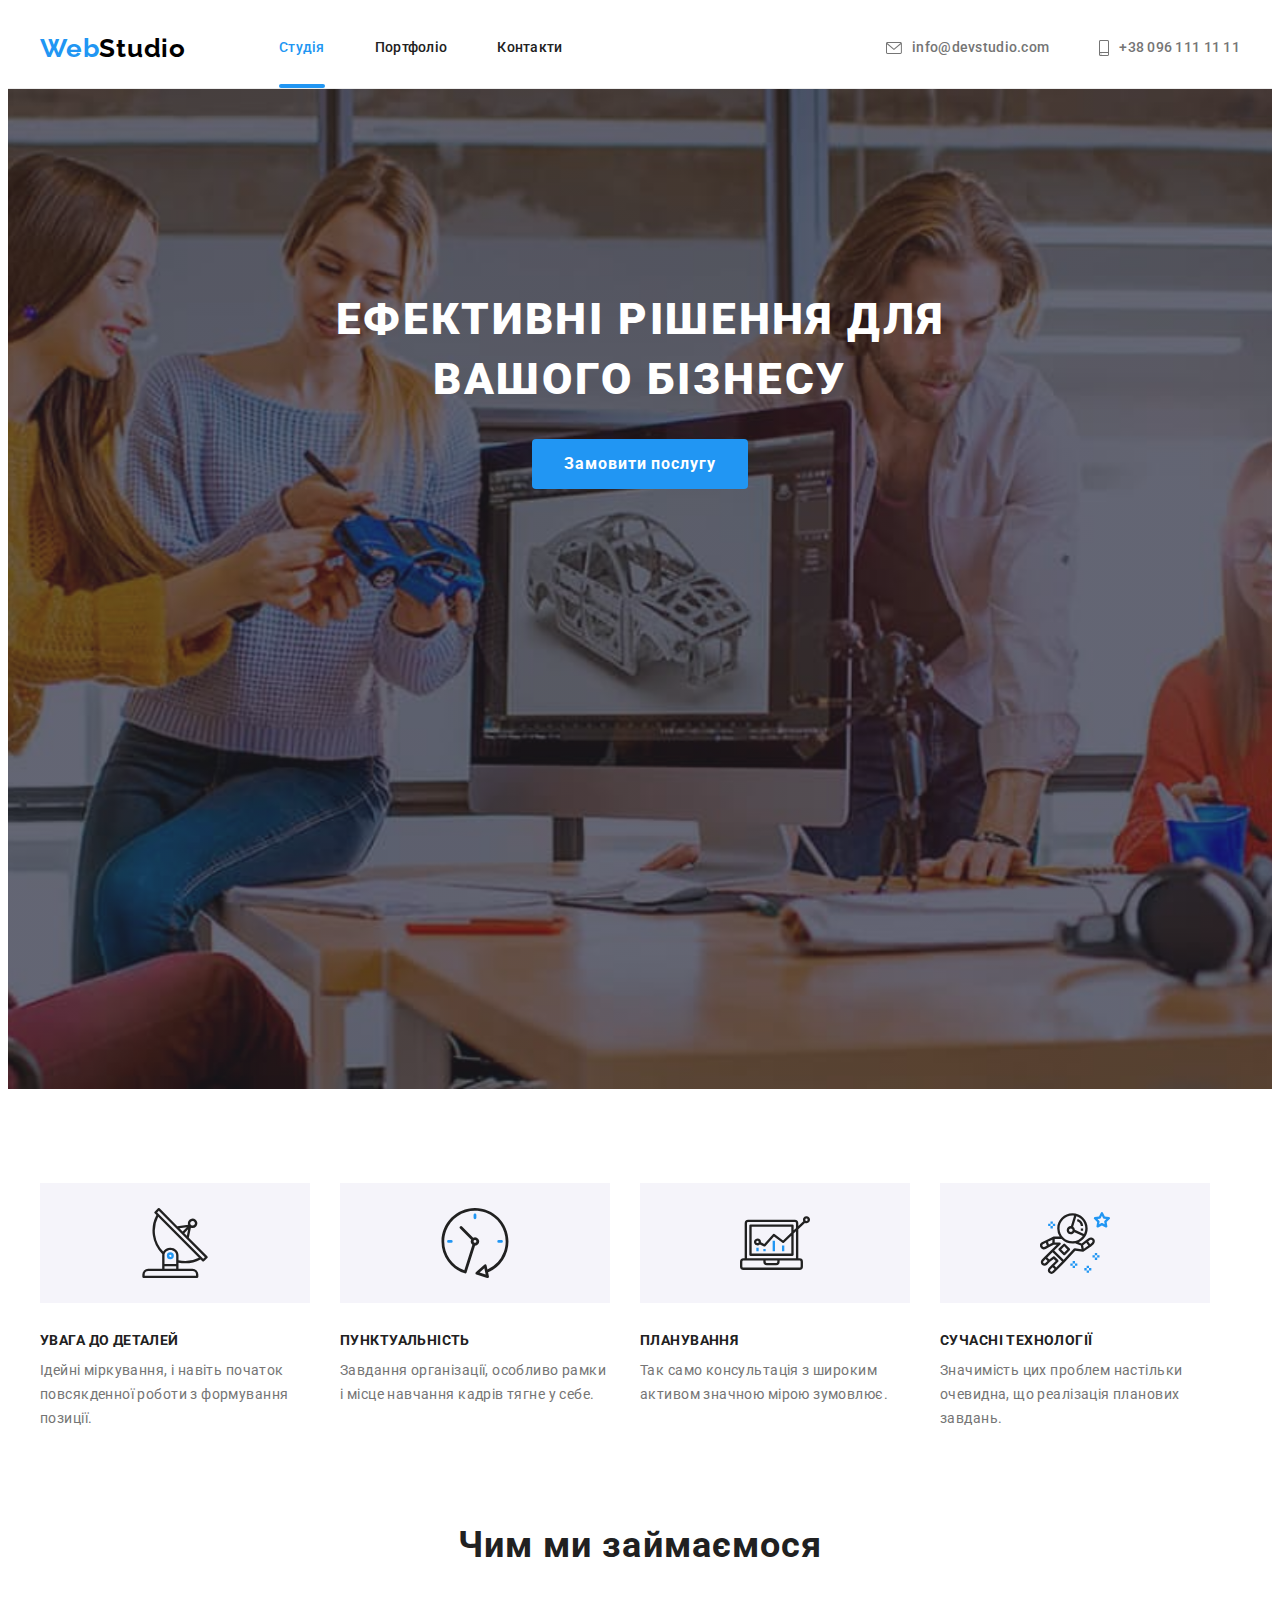
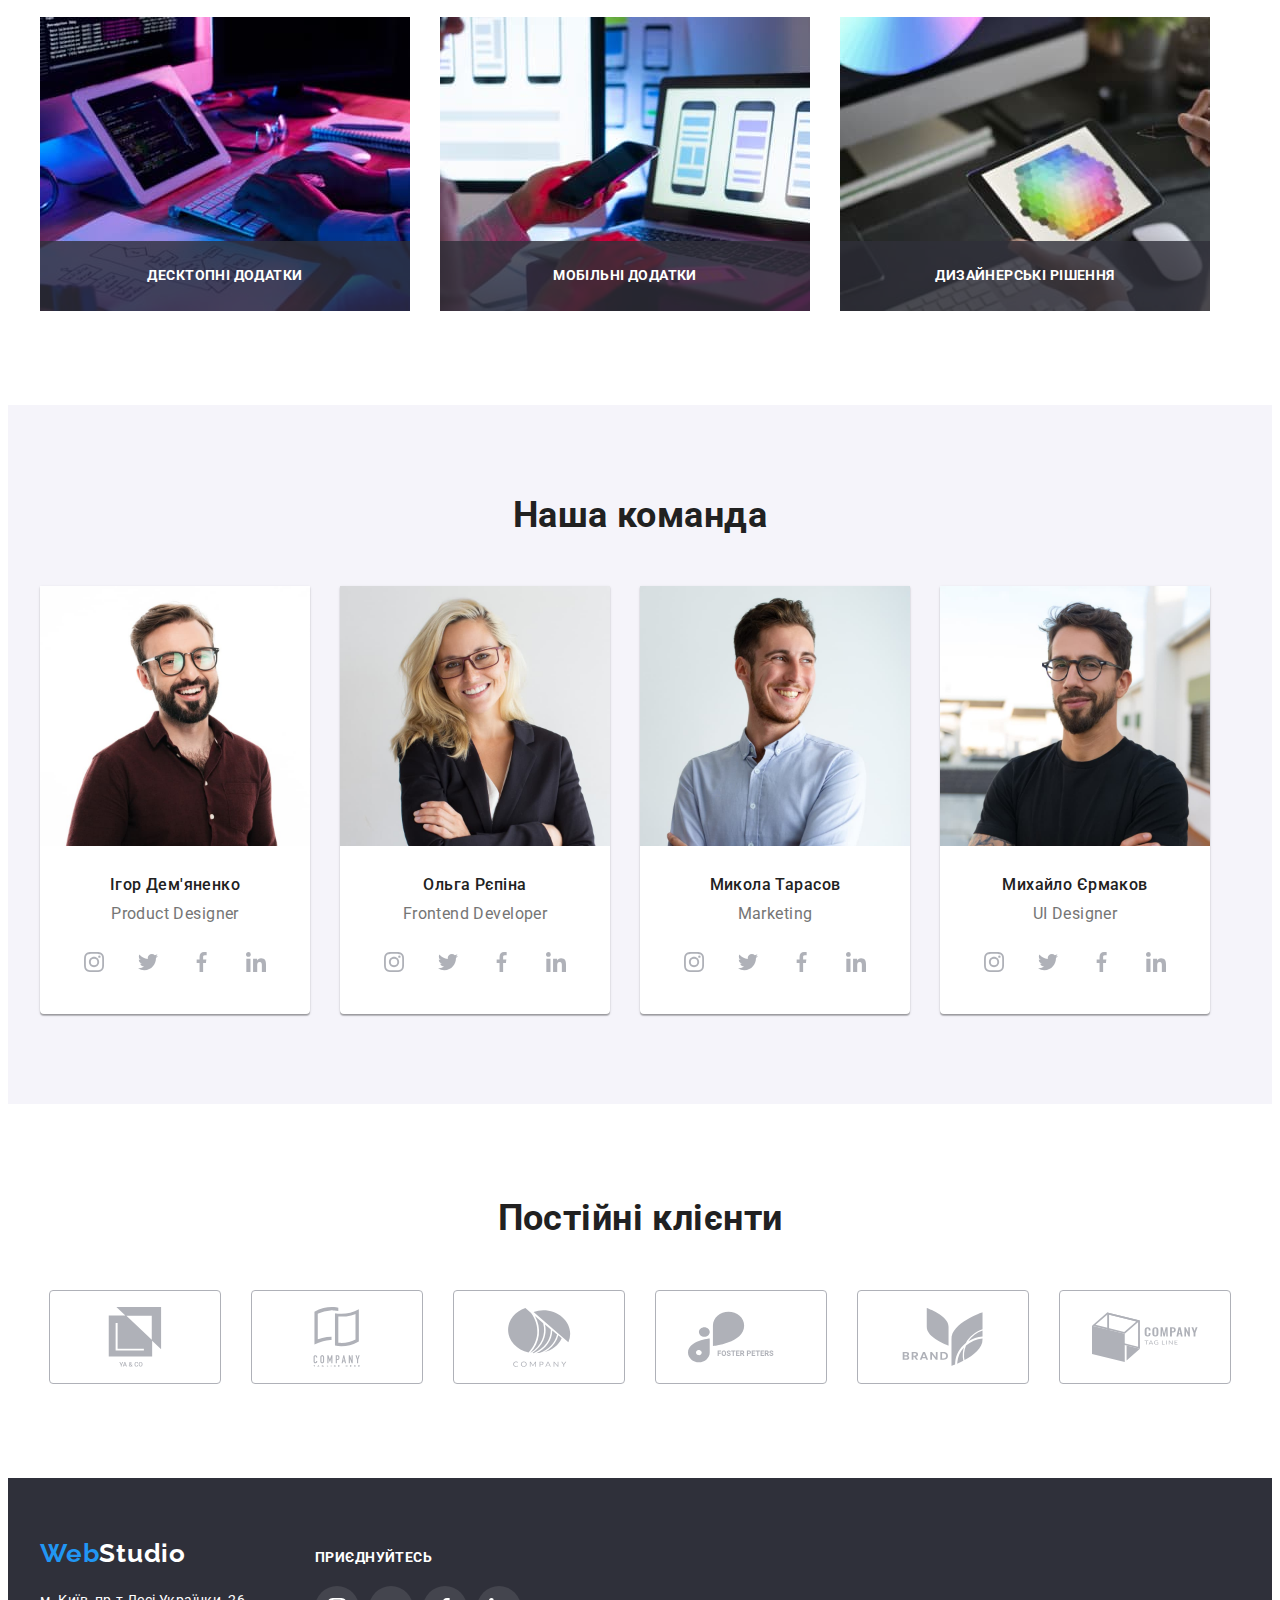
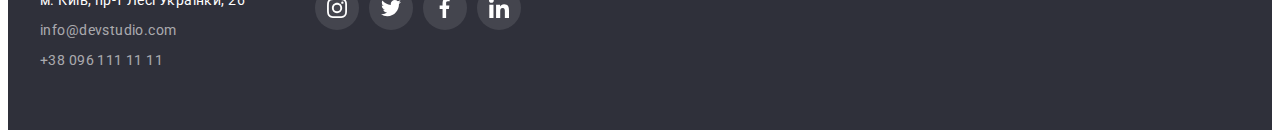
==== index.html @ 153c1227 "new start" ====
<!DOCTYPE html>
<html lang="uk">
  <head>
    <meta charset="UTF-8" />
    <meta http-equiv="X-UA-Compatible" content="IE=edge" />
    <meta name="viewport" content="width=device-width, initial-scale=1.0" />
    <title>Студія</title>
    <link
      rel="stylesheet"
      href="https://cdnjs.cloudflare.com/ajax/libs/modern-normalize/1.1.0/modern-normalize.min.css"
      integrity="sha512-wpPYUAdjBVSE4KJnH1VR1HeZfpl1ub8YT/NKx4PuQ5NmX2tKuGu6U/JRp5y+Y8XG2tV+wKQpNHVUX03MfMFn9Q=="
      crossorigin="anonymous"
      referrerpolicy="no-referrer"
    />
    <link rel="preconnect" href="https://fonts.googleapis.com" />
    <link rel="preconnect" href="https://fonts.gstatic.com" crossorigin />
    <link
      href="https://fonts.googleapis.com/css2?family=Raleway:wght@700&family=Roboto:wght@400;500;700;900&display=swap"
      rel="stylesheet"
    />
    <link rel="stylesheet" href="./css/styles.css" />
  </head>
  <body>
    <header class="header">
      <div class="container header-block">
        <nav class="header-navigation">
          <a href="./index.html" class="logo">Web<span class="header-logo-text">Studio</span></a>
          <ul class="header-navigation-list list">
            <li class="header-navigation-item">
              <a href="./index.html" class="header-navigation-link current">Студія</a>
            </li>
            <li class="header-navigation-item">
              <a href="./portfolio.html" class="header-navigation-link">Портфоліо</a>
            </li>
            <li class="header-navigation-item">
              <a href="" class="header-navigation-link">Контакти</a>
            </li>
          </ul>
        </nav>
        <ul class="header-contact-list list">
          <li class="header-contact-item">
            <a href="mailto:info@devstudio.com" class="header-contact-link">
              <svg class="contact-icon" width="16" height="12">
                <use href="./images/symbol-defs.svg#icon-mail"></use>
              </svg>
              info@devstudio.com</a
            >
          </li>
          <li class="header-contact-item">
            <a href="tel:+380961111111" class="header-contact-link">
              <svg class="contact-icon" width="10" height="16">
                <use href="./images/symbol-defs.svg#icon-smartphone"></use>
              </svg>

              +38 096 111 11 11</a
            >
          </li>
        </ul>
      </div>
    </header>
    <main>
      <section class="hero">
        <div class="container">
          <h1 class="hero-title">Ефективні рішення для вашого бізнесу</h1>
          <button type="button" class="button-hero button" data-modal-open>Замовити послугу</button>
        </div>
      </section>

      <section class="section feature">
        <div class="container">
          <h2 class="visually-hidden">Наші переваги</h2>
          <ul class="feature-list list">
            <li class="feature-list-item">
              <div class="feature-image">
                <svg class="feature-icon" width="70" height="70">
                  <use href="./images/symbol-defs.svg#icon-antenna"></use>
                </svg>
              </div>
              <h3 class="feature-list-title">Увага до деталей</h3>
              <p class="feature-list-text">
                Ідейні міркування, і навіть початок повсякденної роботи з формування позиції.
              </p>
            </li>
            <li class="feature-list-item">
              <div class="feature-image">
                <svg class="feature-icon" width="70" height="70">
                  <use href="./images/symbol-defs.svg#icon-clock"></use>
                </svg>
              </div>
              <h3 class="feature-list-title">Пунктуальність</h3>
              <p class="feature-list-text">
                Завдання організації, особливо рамки і місце навчання кадрів тягне у себе.
              </p>
            </li>
            <li class="feature-list-item">
              <div class="feature-image">
                <svg class="feature-icon" width="70" height="70">
                  <use href="./images/symbol-defs.svg#icon-diagram"></use>
                </svg>
              </div>
              <h3 class="feature-list-title">Планування</h3>
              <p class="feature-list-text">
                Так само консультація з широким активом значною мірою зумовлює.
              </p>
            </li>
            <li class="feature-list-item">
              <div class="feature-image">
                <svg class="feature-icon" width="70" height="70">
                  <use href="./images/symbol-defs.svg#icon-astronaut"></use>
                </svg>
              </div>
              <h3 class="feature-list-title">Сучасні технології</h3>
              <p class="feature-list-text">
                Значимість цих проблем настільки очевидна, що реалізація планових завдань.
              </p>
            </li>
          </ul>
        </div>
      </section>
      <section class="work">
        <div class="container">
          <h2 class="work-title">Чим ми займаємося</h2>
          <ul class="work-list list">
            <li class="item">
              <div class="work-img-block">
                <img src="./images/coding.jpg" alt="Людина, яка пише код" width="370" />
                <p class="work-inform-block">Десктопні додатки</p>
              </div>
            </li>
            <li class="item">
              <div class="work-img-block">
                <img src="./images/mobile_dev.jpg" alt="Мобільній розробник" width="370" />
                <p class="work-inform-block">Мобільні додатки</p>
              </div>
            </li>
            <li class="item">
              <div class="work-img-block">
                <img src="./images/gradient_on_tablet.jpg" alt="Градієнт на планшеті" width="370" />
                <p class="work-inform-block">Дизайнерські рішення</p>
              </div>
            </li>
          </ul>
        </div>
      </section>
      <section class="section our-team">
        <div class="container">
          <h2 class="our-team-title">Наша команда</h2>
          <ul class="our-team-list list">
            <li class="item card">
              <img src="./images/demianenko.jpg" alt="фото Ігора Дем'яненко" width="270" />
              <div class="our-team-discr">
                <h3 class="teammate-name">Ігор Дем'яненко</h3>
                <p lang="en" class="teammate-profession">Product Designer</p>
                <ul class="team-social list">
                  <li class="social-item">
                    <a href="" class="social-link">
                      <svg class="social-icon" width="20" height="20">
                        <use href="./images/symbol-defs.svg#icon-instagram"></use>
                      </svg>
                    </a>
                  </li>
                  <li class="social-item">
                    <a href="" class="social-link">
                      <svg class="social-icon" width="20" height="20">
                        <use href="./images/symbol-defs.svg#icon-twitter"></use>
                      </svg>
                    </a>
                  </li>
                  <li class="social-item">
                    <a href="" class="social-link">
                      <svg class="social-icon" width="20" height="20">
                        <use href="./images/symbol-defs.svg#icon-facebook"></use>
                      </svg>
                    </a>
                  </li>
                  <li class="social-item">
                    <a href="" class="social-link">
                      <svg class="social-icon" width="20" height="20">
                        <use href="./images/symbol-defs.svg#icon-linkedin"></use>
                      </svg>
                    </a>
                  </li>
                </ul>
              </div>
            </li>
            <li class="item card">
              <img src="./images/repina.jpg" alt="фото Ольги Рєпіної" width="270" />
              <div class="our-team-discr">
                <h3 class="teammate-name">Ольга Рєпіна</h3>
                <p lang="en" class="teammate-profession">Frontend Developer</p>
                <ul class="team-social list">
                  <li class="social-item">
                    <a href="" class="social-link">
                      <svg class="social-icon" width="20" height="20">
                        <use href="./images/symbol-defs.svg#icon-instagram"></use>
                      </svg>
                    </a>
                  </li>
                  <li class="social-item">
                    <a href="" class="social-link">
                      <svg class="social-icon" width="20" height="20">
                        <use href="./images/symbol-defs.svg#icon-twitter"></use>
                      </svg>
                    </a>
                  </li>
                  <li class="social-item">
                    <a href="" class="social-link">
                      <svg class="social-icon" width="20" height="20">
                        <use href="./images/symbol-defs.svg#icon-facebook"></use>
                      </svg>
                    </a>
                  </li>
                  <li class="social-item">
                    <a href="" class="social-link">
                      <svg class="social-icon" width="20" height="20">
                        <use href="./images/symbol-defs.svg#icon-linkedin"></use>
                      </svg>
                    </a>
                  </li>
                </ul>
              </div>
            </li>
            <li class="item card">
              <img src="./images/tarasov.jpg" alt="фото Миколи Тарасова" width="270" />
              <div class="our-team-discr">
                <h3 class="teammate-name">Микола Тарасов</h3>
                <p lang="en" class="teammate-profession">Marketing</p>
                <ul class="team-social list">
                  <li class="social-item">
                    <a href="" class="social-link">
                      <svg class="social-icon" width="20" height="20">
                        <use href="./images/symbol-defs.svg#icon-instagram"></use>
                      </svg>
                    </a>
                  </li>
                  <li class="social-item">
                    <a href="" class="social-link">
                      <svg class="social-icon" width="20" height="20">
                        <use href="./images/symbol-defs.svg#icon-twitter"></use>
                      </svg>
                    </a>
                  </li>
                  <li class="social-item">
                    <a href="" class="social-link">
                      <svg class="social-icon" width="20" height="20">
                        <use href="./images/symbol-defs.svg#icon-facebook"></use>
                      </svg>
                    </a>
                  </li>
                  <li class="social-item">
                    <a href="" class="social-link">
                      <svg class="social-icon" width="20" height="20">
                        <use href="./images/symbol-defs.svg#icon-linkedin"></use>
                      </svg>
                    </a>
                  </li>
                </ul>
              </div>
            </li>
            <li class="item card">
              <img src="./images/ermakov.jpg" alt="фото Михайла Єрмакова" width="270" />
              <div class="our-team-discr">
                <h3 class="teammate-name">Михайло Єрмаков</h3>
                <p lang="en" class="teammate-profession">UI Designer</p>
                <ul class="team-social list">
                  <li class="social-item">
                    <a href="" class="social-link">
                      <svg class="social-icon" width="20" height="20">
                        <use href="./images/symbol-defs.svg#icon-instagram"></use>
                      </svg>
                    </a>
                  </li>
                  <li class="social-item">
                    <a href="" class="social-link">
                      <svg class="social-icon" width="20" height="20">
                        <use href="./images/symbol-defs.svg#icon-twitter"></use>
                      </svg>
                    </a>
                  </li>
                  <li class="social-item">
                    <a href="" class="social-link">
                      <svg class="social-icon" width="20" height="20">
                        <use href="./images/symbol-defs.svg#icon-facebook"></use>
                      </svg>
                    </a>
                  </li>
                  <li class="social-item">
                    <a href="" class="social-link">
                      <svg class="social-icon" width="20" height="20">
                        <use href="./images/symbol-defs.svg#icon-linkedin"></use>
                      </svg>
                    </a>
                  </li>
                </ul>
              </div>
            </li>
          </ul>
        </div>
      </section>
      <section class="our-clients section">
        <div class="container">
          <h2 class="our-clients-title">Постійні клієнти</h2>
          <ul class="our-clients-list list">
            <li>
              <a href="" class="our-clients-link">
                <svg class="our-clients-icon" width="106" height="60">
                  <use href="./images/symbol-defs.svg#icon-yaco"></use>
                </svg>
              </a>
            </li>
            <li>
              <a href="" class="our-clients-link">
                <svg class="our-clients-icon" width="106" height="60">
                  <use href="./images/symbol-defs.svg#icon-tagline-2"></use>
                </svg>
              </a>
            </li>
            <li>
              <a href="" class="our-clients-link">
                <svg class="our-clients-icon" width="106" height="60">
                  <use href="./images/symbol-defs.svg#icon-company"></use>
                </svg>
              </a>
            </li>
            <li>
              <a href="" class="our-clients-link">
                <svg class="our-clients-icon" width="106" height="60">
                  <use href="./images/symbol-defs.svg#icon-foster-peters"></use>
                </svg>
              </a>
            </li>
            <li>
              <a href="" class="our-clients-link">
                <svg class="our-clients-icon" width="106" height="60">
                  <use href="./images/symbol-defs.svg#icon-rand"></use>
                </svg>
              </a>
            </li>
            <li>
              <a href="" class="our-clients-link">
                <svg class="our-clients-icon" width="106" height="60">
                  <use href="./images/symbol-defs.svg#icon-tag-line"></use>
                </svg>
              </a>
            </li>
          </ul>
        </div>
      </section>
    </main>
    <footer class="footer">
      <div class="container footer-thumb">
        <div class="adress-thumb">
          <a href="./index.html" class="logo">Web<span class="footer-logo-text">Studio</span></a>
          <address class="footer-adress">
            <ul class="footer-adress-list list">
              <li class="item">
                <a
                  href="https://goo.gl/maps/KbacDpf7Sf644kYd8"
                  class="footer-adress-map"
                  target="_blank"
                  rel="noreferrer noopener"
                  >м. Київ, пр-т Лесі Українки, 26</a
                >
              </li>
              <li class="item">
                <a href="mailto:info@devstudio.com" class="footer-adress-mail"
                  >info@devstudio.com</a
                >
              </li>
              <li class="item">
                <a href="tel:+380961111111" class="footer-adress-tel">+38 096 111 11 11</a>
              </li>
            </ul>
          </address>
        </div>
        <div class="join-thumb">
          <h2 class="footer-join-tittle">приєднуйтесь</h2>
          <ul class="footer-social-list list">
            <li class="footer-social-item">
              <a href="" class="footer-social-link">
                <svg class="footer-social-icon" width="20" height="20">
                  <use href="./images/symbol-defs.svg#icon-instagram"></use>
                </svg>
              </a>
            </li>
            <li class="footer-social-item">
              <a href="" class="footer-social-link">
                <svg class="footer-social-icon" width="20" height="20">
                  <use href="./images/symbol-defs.svg#icon-twitter"></use>
                </svg>
              </a>
            </li>
            <li class="footer-social-item">
              <a href="" class="footer-social-link">
                <svg class="footer-social-icon" width="20" height="20">
                  <use href="./images/symbol-defs.svg#icon-facebook"></use>
                </svg>
              </a>
            </li>
            <li class="footer-social-item">
              <a href="" class="footer-social-link">
                <svg class="footer-social-icon" width="20" height="20">
                  <use href="./images/symbol-defs.svg#icon-linkedin"></use>
                </svg>
              </a>
            </li>
          </ul>
        </div>
      </div>
    </footer>

    <div class="backdrop is-hidden" data-modal>
      <div class="modal">
        <button class="modal-btn" data-modal-close>
          <svg
            width="11"
            height="11"
            viewBox="0 0 11 11"
            fill="none"
            xmlns="http://www.w3.org/2000/svg"
          >
            <path
              d="M11 1.10786L9.89214 0L5.5 4.39214L1.10786 0L0 1.10786L4.39214 5.5L0 9.89214L1.10786 11L5.5 6.60786L9.89214 11L11 9.89214L6.60786 5.5L11 1.10786Z"
              fill="black"
            />
          </svg>
        </button>
      </div>
    </div>
    <script src="./js/modal.js"></script>
  </body>
</html>
---- css/styles.css ----
:root {
  --primary-text-color: #757575; /* цвет вторичного текста */
  --title-text-color: #212121; /* вторичнй цвет бренда  (и текста) */
  --accent-color: #2196f3; /* основной цвет бренда */
  --black-color: #000000; /* Черный цвет на сайте */
  --bgd-color: #2f303a; /* цвет фона */
  --white-color: #ffffff; /* белый цвет на сайте */
  --transparent-white-color: rgba(255, 255, 255, 0.6); /* цвет текста в футере (с прозрачностью */
  --team-bgd-color: #f5f4fa; /* цвет фона на секциях */
  --border-color-cards: #eeeeee; /* Цвет рамок карточек*/
  --border-color-main: #ececec; /* цвет основных рамок */
  --active-button-background: #188ce8; /* цвет активности главной кнопки */
  --primary-icon-color: #afb1b8; /* Цвет контуров иконок */

  --transition-timing: 250ms;
  --cubic: cubic-bezier(0.4, 0, 0.2, 1);
}

h1,
h2,
h3,
h4,
h5,
h6,
p {
  margin: 0;
}

ul {
  margin: 0;
  padding: 0;
}

img {
  max-width: 100%;
  height: auto;
  display: block;
}

.container {
  width: 1200px;
  margin-left: auto;
  margin-right: auto;
  padding-left: 15px;
  padding-right: 15px;
  /*   outline: 2px solid tomato; */
}

.section {
  padding-top: 94px;
  padding-bottom: 94px;
}

.list {
  list-style-type: none;
}

body {
  background-color: var(--white-color);
  color: var(--primary-text-color);
  font-family: Roboto, sans-serif;
  font-size: 14px;
  letter-spacing: 0.03em;
}
a {
  text-decoration: none;
}

.button {
  font-family: Roboto, sans-serif;
  cursor: pointer;
}
.button-hero {
  background-color: var(--accent-color);
  color: var(--white-color);
  font-weight: 700;
  font-size: 16px;
  line-height: 1.87;
  letter-spacing: 0.06em;

  display: block;
  margin-left: auto;
  margin-right: auto;
  min-width: 216px;
  padding: 10px 32px;
  max-height: 50px;
  border: none;
  border-radius: 4px;
}
.button-secondary {
  background-color: var(--team-bgd-color);
  color: var(--title-text-color);
  font-weight: 500;
  font-size: 16px;
  line-height: 1.62;
  letter-spacing: 0.03em;

  padding: 6px 22px;
  max-height: 38px;
  border: transparent;
  border-radius: 4px;
}

.visually-hidden {
  position: absolute;
  width: 1px;
  height: 1px;
  margin: -1px;
  border: 0;
  padding: 0;
  white-space: nowrap;
  clip-path: inset(100%);
  clip: rect(0 0 0 0);
  overflow: hidden;
}

.header-navigation-link,
.header-contact-link,
.footer-adress-mail,
.footer-adress-tel,
.footer-adress-map {
  transition: color var(--transition-timing) var(--cubic);
}

.button-hero {
  transition: background-color var(--transition-timing) var(--cubic);
}

.social-link,
.footer-social-link {
  transition: color var(--transition-timing) var(--cubic),
    background-color var(--transition-timing) var(--cubic);
}

.our-clients-link {
  transition: color var(--transition-timing) var(--cubic),
    border-color var(--transition-timing) var(--cubic);
}

.button-secondary {
  transition: color var(--transition-timing) var(--cubic),
    background-color var(--transition-timing) var(--cubic),
    box-shadow var(--transition-timing) var(--cubic);
}

.portfolio-link {
  transition: box-shadow var(--transition-timing) var(--cubic);
}

/* ----------------------HEADER----------------------- */

.header {
  border-bottom: 1px solid #ececec;
}
.header-block {
  display: flex;
}
.header-navigation {
  display: flex;
  align-items: center;
}

.logo {
  display: block;
  font-family: Raleway, normal;
  color: var(--accent-color);
  text-decoration: none;
  font-weight: 700;
  font-size: 26px;
  line-height: 1.19;
  letter-spacing: 0.03em;
}

.header-logo-text {
  color: var(--black-color);
}
.header-navigation-list {
  display: flex;
  align-items: center;
  margin-left: 93px;
}

.header-navigation-item:not(:last-child) {
  margin-right: 50px;
}

.header-navigation-link {
  color: var(--title-text-color);
  text-decoration: none;
  font-weight: 500;
  font-size: 14px;
  line-height: 1.14;
  letter-spacing: 0.02em;
  padding-top: 32px;
  padding-bottom: 32px;
  display: block;
  position: relative;
}
.current {
  color: var(--accent-color);
}

.current::after {
  position: absolute;
  content: '';
  display: block;

  left: 0;
  bottom: 0px;

  width: 100%;
  height: 4px;
  border-radius: 2px;
  background-color: var(--accent-color);
}

.header-contact-list {
  display: flex;
  align-items: center;
  margin-left: auto;
}

.header-contact-link {
  text-decoration: none;
  color: var(--primary-text-color);
  font-weight: 500;
  font-size: 14px;
  line-height: 1.14;
  letter-spacing: 0.02em;
  padding-top: 32px;
  padding-bottom: 32px;
  display: flex;
  align-items: center;
}

.contact-icon {
  margin-right: 10px;
  fill: currentColor;
}

.header-contact-item:not(:last-child) {
  margin-right: 50px;
}

.header-navigation-link:hover,
.header-navigation-link:focus,
.header-contact-link:hover,
.header-contact-link:focus {
  color: var(--accent-color);
}

.contact-icon:hover,
.contact-icon:focus {
  fill: var(--accent-color);
}

/* --------------------HERO------------------------ */
.hero {
  background-color: var(--bgd-color);
  text-align: center;
  padding: 200px 0px;

  max-width: 1600px;
  height: 600px;

  background-image: linear-gradient(rgba(47, 48, 58, 0.4), rgba(47, 48, 58, 0.4)),
    url(../images/hero-bg.jpg);
  background-repeat: no-repeat;
  background-position: center;
  background-size: cover;

  margin: 0 auto;
}

.hero-title {
  font-weight: 900;
  font-size: 44px;
  line-height: 60px;
  letter-spacing: 0.06em;
  color: var(--white-color);
  text-transform: uppercase;
  max-width: 696px;
  margin: 0 auto;
  margin-bottom: 30px;
}

.button-hero:hover,
.button-hero:focus {
  background-color: var(--active-button-background);
}

/* ---------------------FEATURES----------------------- */

.feature-list {
  display: flex;
  flex-wrap: wrap;
}

.feature-list-item {
  flex-basis: calc(100% / 4 - 30px);
  min-width: 270px;
}
.feature-list-item:not(:last-child) {
  margin-right: 30px;
}

.feature-image {
  display: flex;
  align-items: center;
  justify-content: center;
  width: 270px;
  height: 120px;
  margin-bottom: 30px;
  background-color: var(--team-bgd-color);
}

.feature-list-title {
  color: var(--title-text-color);
  font-weight: 700;
  font-size: 14px;
  line-height: 1.14;
  text-transform: uppercase;
  margin-bottom: 10px;
}

.feature-list-text {
  line-height: 1.71;
}

/* ----------------------OUR WORK---------------------------- */
.work {
  padding-bottom: 94px;
  padding-top: 0px;
}

.work-title {
  color: var(--title-text-color);
  font-weight: 700;
  font-size: 36px;
  line-height: 1.16;
  letter-spacing: 0.03em;
  text-align: center;
  margin-bottom: 50px;
}

.work-list {
  display: flex;
  flex-wrap: wrap;
}

.work-list > .item {
  flex-basis: calc(100% / 3 -30px);
}

.work-list > .item:not(:last-child) {
  margin-right: 30px;
}

.work-img-block {
  position: relative;
}

.work-inform-block {
  position: absolute;
  display: flex;
  align-items: center;
  justify-content: center;

  bottom: 0;
  left: 0;
  height: 70px;
  width: 100%;

  background-color: rgba(47, 48, 58, 0.8);
  color: var(--white-color);
  font-weight: 700;
  font-size: 14px;
  line-height: 1.14;
  letter-spacing: 0.03em;
  text-transform: uppercase;
}

/* -----------------------------OUR TEAM---------------------------------- */

.our-team {
  background-color: var(--team-bgd-color);
  padding: 90px 0px;
}

.our-team-title {
  color: var(--title-text-color);
  font-weight: 700;
  font-size: 36px;
  line-height: 1.16;
  margin-bottom: 50px;
  text-align: center;
}

.our-team-list {
  display: flex;
  flex-wrap: wrap;
}
.card {
  background: var(--white-color);
  box-shadow: 0px 1px 3px rgba(0, 0, 0, 0.12), 0px 1px 1px rgba(0, 0, 0, 0.14),
    0px 2px 1px rgba(0, 0, 0, 0.2);
  border-radius: 0px 0px 4px 4px;
}

.our-team-list > .item {
  flex-basis: calc(100% / 4-30px);
}

.our-team-list > .item:not(:last-child) {
  margin-right: 30px;
}

.our-team-discr {
  padding-top: 30px;
  padding-bottom: 30px;
}
.teammate-name {
  color: var(--title-text-color);
  font-weight: 500;
  font-size: 16px;
  line-height: 1.18;
  text-align: center;
}

.teammate-profession {
  font-size: 16px;
  line-height: 1.18;
  margin-top: 10px;
  text-align: center;
}

.team-social {
  display: flex;
  justify-content: center;
  margin-top: 16px;
  gap: 10px;
}
.social-link {
  display: flex;
  align-items: center;
  justify-content: center;
  background-color: var(--white-color);
  color: var(--primary-icon-color);
  border-radius: 50%;
  width: 44px;
  height: 44px;
}

.social-icon {
  fill: currentColor;
}

.social-link:hover,
.social-link:focus {
  background-color: var(--accent-color);
  color: var(--white-color);
}

/* ----------------------------------OUR CLIENTS------------------------ */
.our-clients {
}

.our-clients-title {
  color: var(--title-text-color);
  font-weight: 700;
  font-size: 36px;
  line-height: 1.16;
  margin-bottom: 50px;
  text-align: center;
}

.our-clients-list {
  display: flex;
  justify-content: center;
  align-items: center;
  gap: 30px;
}

.our-clients-link {
  display: flex;
  width: 170px;
  height: 92px;
  justify-content: center;
  align-items: center;
  background: #ffffff;
  color: var(--primary-icon-color);
  border: 1px solid var(--primary-icon-color);
  border-radius: 4px;
}

.our-clients-icon {
  fill: currentColor;
}

.our-clients-link:hover,
.our-clients-link:focus {
  color: var(--accent-color);
  border-color: var(--accent-color);
}

/* ----------------------------------FOOTER----------------------------- */

.footer {
  background-color: var(--bgd-color);
  padding-top: 60px;
  padding-bottom: 60px;
}

.footer-thumb {
  display: flex;
  align-items: baseline;
}

.footer .logo {
  margin-bottom: 20px;
}

.footer-logo-text {
  color: var(--white-color);
}

.footer-adress-list > .item {
  display: block;
  margin-bottom: 9px;
  margin-top: 0px;
  max-height: 21px;
  /*  outline: 4px solid blueviolet; */
}
.footer-adress-list > .item:last-child {
  margin-bottom: 0px;
}

.footer-adress-map {
  font-style: normal;
  color: var(--white-color);
  text-decoration: none;
  line-height: 1.71;
}

.footer-adress-mail,
.footer-adress-tel {
  font-style: normal;
  color: var(--transparent-white-color);
  text-decoration: none;
  line-height: 1.71;
}

.footer-adress-map:hover,
.footer-adress-map:focus,
.footer-adress-mail:hover,
.footer-adress-mail:focus,
.footer-adress-tel:hover,
.footer-adress-tel:focus {
  color: var(--accent-color);
}

.join-thumb {
  align-items: baseline;
  margin-left: 70px;
}

.footer-join-tittle {
  color: var(--white-color);
  font-weight: 700;
  font-size: 14px;
  line-height: 1.14;
  letter-spacing: 0.03em;
  text-transform: uppercase;
}

.footer-social-list {
  display: flex;
  justify-content: center;
  margin-top: 20px;
  gap: 10px;
}
.footer-social-link {
  display: flex;
  align-items: center;
  justify-content: center;
  background: rgba(255, 255, 255, 0.1);
  color: var(--white-color);

  border-radius: 50%;
  width: 44px;
  height: 44px;
}
.footer-social-icon {
  fill: currentColor;
}

.footer-social-link:hover,
.footer-social-link:focus {
  background: var(--accent-color);
}

/* ------------------------------------------------------------------------- */
/* ---------------------------------PORTFOLIO------------------------------- */
/* ------------------------------------------------------------------------- */

.portfolio {
  margin-right: auto;
  margin-left: auto;
}

.filter-list {
  display: flex;
  margin-bottom: 50px;
  justify-content: center;
}

.filter-item {
  display: block;
  margin-right: 8px;
}

.filter-item:last-child {
  margin-right: 0;
}

.button-secondary:hover,
.button-secondary:focus {
  background-color: var(--accent-color);
  color: var(--white-color);

  box-shadow: 0px 3px 1px rgba(0, 0, 0, 0.1), 0px 1px 2px rgba(0, 0, 0, 0.08),
    0px 2px 2px rgba(0, 0, 0, 0.12);
}

.portfolio-list {
  display: flex;
  flex-wrap: wrap;
}

.portfolio-list-item {
  display: inline-block;
  flex-basis: calc(100% / 3-30px);
  max-width: 370px;
  margin-right: 30px;
  margin-bottom: 30px;
}
.portfolio-list-item:nth-child(3n) {
  margin-right: 0;
}
.portfolio-list-item:nth-last-child(-n + 3) {
  margin-bottom: 0;
}

.project-discr {
  padding: 20px 24px;
  border-bottom: 1px solid var(--border-color-cards);
  border-right: 1px solid var(--border-color-cards);
  border-left: 1px solid var(--border-color-cards);
}

.portfolio-title {
  color: var(--title-text-color);
  font-weight: 700;
  font-size: 18px;
  line-height: 2;
  letter-spacing: 0.06em;
  margin-bottom: 4px;
}

.portfolio-text {
  color: var(--primary-text-color);
  font-size: 16px;
  line-height: 1.87;
}

.portfolio-link {
  display: block;
}

.portfolio-img-block {
  position: relative;
  overflow: hidden;
}

.portfolio-img-overlay {
  position: absolute;
  display: flex;
  top: 0;
  left: 0;
  padding: 63px 24px;
  align-items: center;

  background-color: rgba(33, 150, 243, 0.9);
  width: 100%;
  height: 100%;

  transform: translateY(101%);
  transition: transform var(--transition-timing) var(--cubic);
}

.portfolio-overlay-text {
  font-size: 18px;
  line-height: 1.55;
  color: var(--white-color);
}

.portfolio-link:hover,
.portfolio-link:focus {
  box-shadow: 0px 1px 1px rgba(0, 0, 0, 0.12), 0px 4px 4px rgba(0, 0, 0, 0.06),
    1px 4px 6px rgba(0, 0, 0, 0.16);
}

.portfolio-link:hover .portfolio-img-overlay {
  transform: translateY(0);
}

/* ------------------------modal-------------------------- */

.backdrop {
  position: fixed;
  top: 0;
  left: 0;
  width: 100%;
  height: 100%;
  background-color: rgba(0, 0, 0, 0.2);
  visibility: visible;
  opacity: 1;
  transition: opacity var(--transition-timing) var(--cubic),
    visibility var(--transition-timing) var(--cubic);
}

.backdrop.is-hidden {
  opacity: 0;
  pointer-events: none;
  visibility: hidden;
}
.modal {
  min-width: 528px;
  min-height: 581px;
  background-color: var(--white-color);
  position: absolute;
  top: 50%;
  left: 50%;
  padding: 17px 17px;
  transform: translate(-50%, -50%) scale(1);
  transition: transform var(--transition-timing) var(--cubic);
}

.backdrop.is-hidden .modal {
  transform: translate(-50%, -50%) scale(1.1);
}
.modal-btn {
  width: 30px;
  height: 30px;
  border-radius: 50%;
  background-color: var(--white-color);
  border: 1px solid rgba(0, 0, 0, 0.1);
  position: absolute;
  right: 8px;
  top: 8px;
  cursor: pointer;
}

.modal-btn {
  display: flex;
  align-items: center;
  justify-content: center;
}
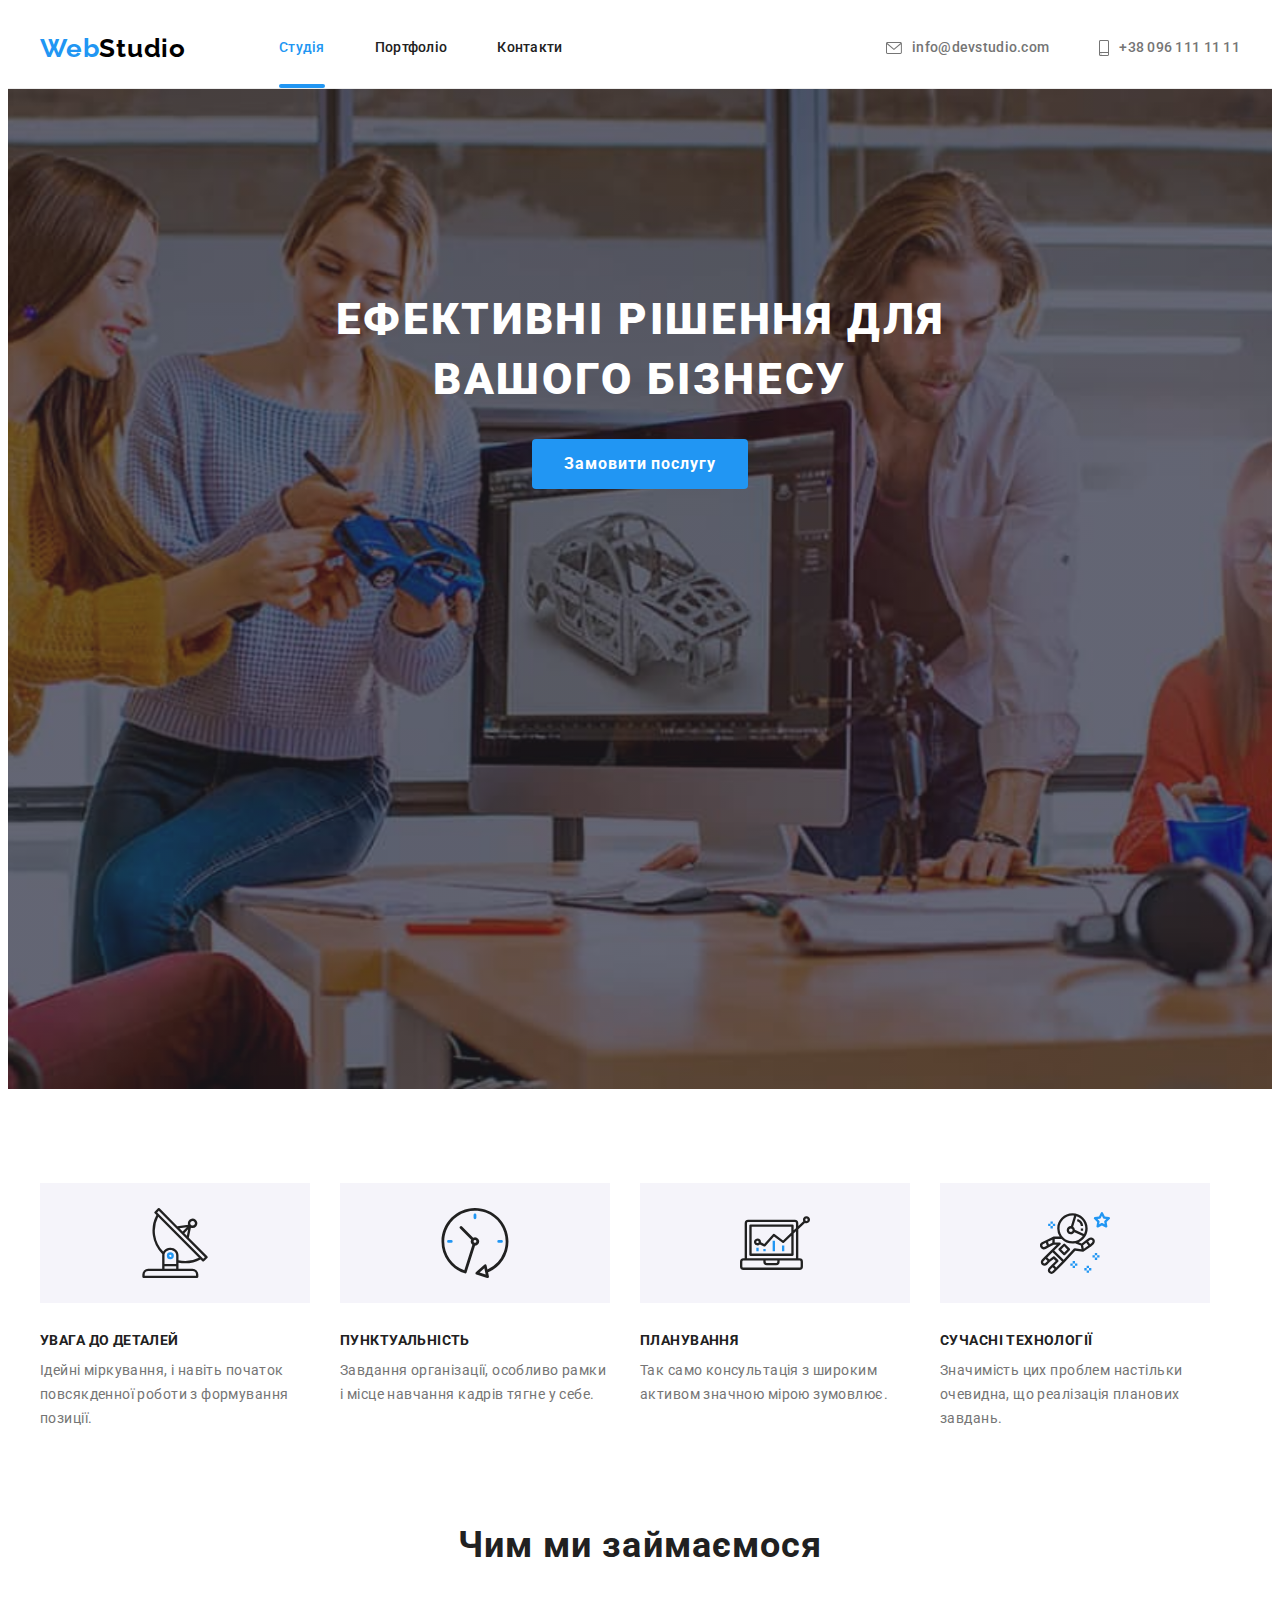
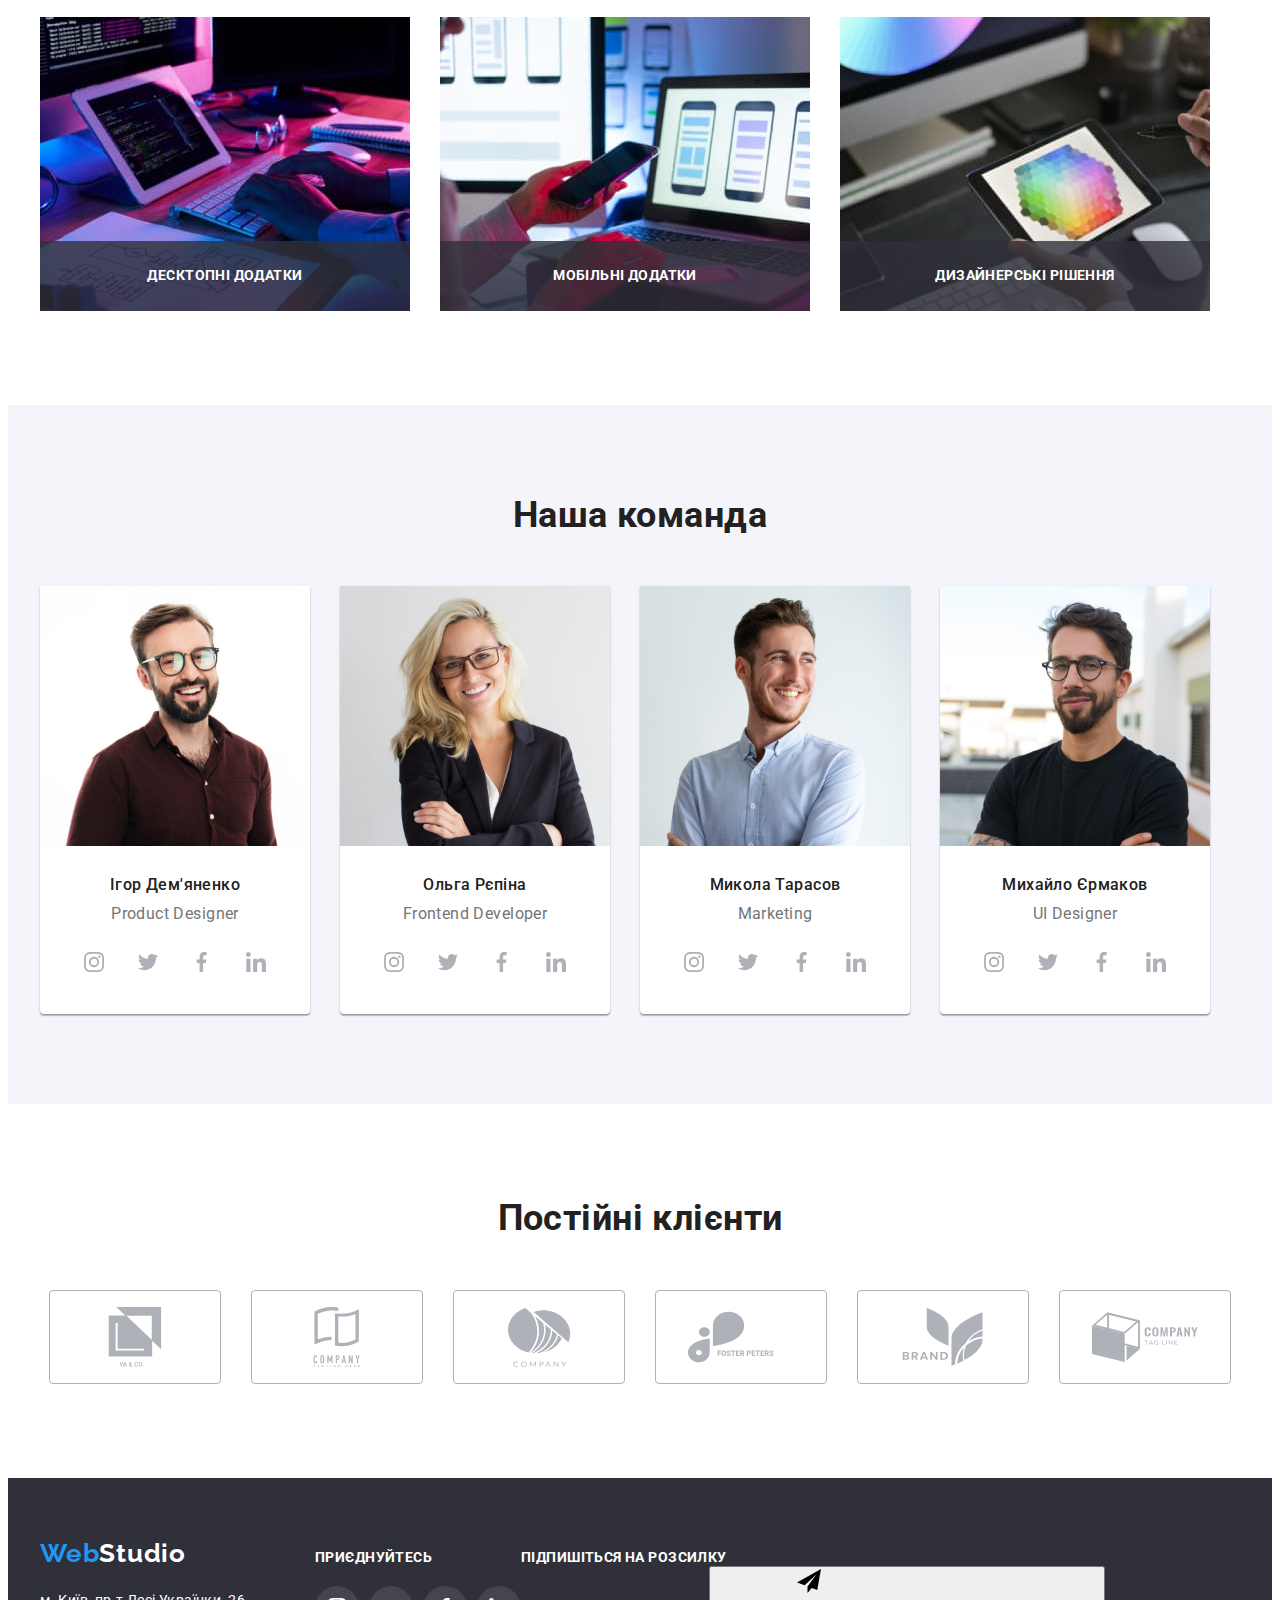
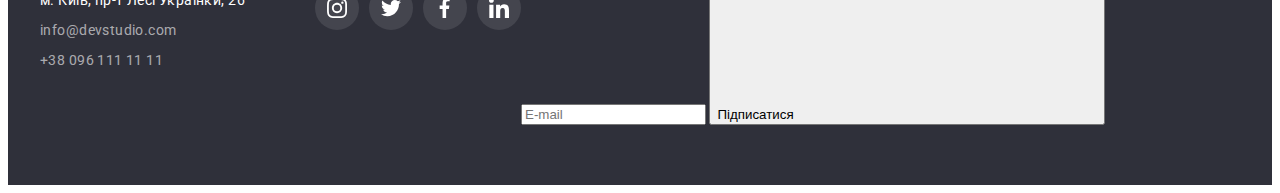
==== commit 9777cb9a: "Добавляет формы" ====
--- a/index.html
+++ b/index.html
@@ -406,25 +406,72 @@
             </li>
           </ul>
         </div>
+        <div class="join-email-thumb">
+          <h2 class="footer-join-tittle">Підпишіться на розсилку</h2>
+          <form class="mail-subscribe-form" autocomplete="off">
+            <label class="footer-mail-field">
+              <input type="email" name="email" class="footer-mail-input" placeholder="E-mail" />
+            </label>
+            <button type="submit" class="btn-mail-subscribe">
+              Підписатися
+              <svg class="send-img">
+                <use href="./images/icons.svg#icon-send" width="24" height="24"></use>
+              </svg>
+            </button>
+          </form>
+        </div>
       </div>
     </footer>
 
     <div class="backdrop is-hidden" data-modal>
       <div class="modal">
         <button class="modal-btn" data-modal-close>
-          <svg
-            width="11"
-            height="11"
-            viewBox="0 0 11 11"
-            fill="none"
-            xmlns="http://www.w3.org/2000/svg"
-          >
-            <path
-              d="M11 1.10786L9.89214 0L5.5 4.39214L1.10786 0L0 1.10786L4.39214 5.5L0 9.89214L1.10786 11L5.5 6.60786L9.89214 11L11 9.89214L6.60786 5.5L11 1.10786Z"
-              fill="black"
-            />
+          <svg class="close-modal-btn" width="11" height="11">
+            <use href="./images/icons.svg#icon-close-button"></use>
           </svg>
         </button>
+        <form class="form" autocomplete="off">
+          <h2 class="form-tittle">Залиште свої дані, ми вам передзвонимо</h2>
+
+          <label class="form-field"
+            >Ім'я<input class="form-input" type="text" name="name" required />
+
+            <svg class="join-icon" width="18" height="18">
+              <use href="./images/icons.svg#icon-form-person"></use>
+            </svg>
+          </label>
+          <label class="form-field"
+            >Телефон<input class="form-input" type="tel" name="phone-number" required />
+
+            <svg class="join-icon" width="18" height="18">
+              <use href="./images/icons.svg#icon-form-phone"></use>
+            </svg>
+          </label>
+          <label class="form-field"
+            >Пошта<input class="form-input" type="email" name="email" required />
+
+            <svg class="join-icon" width="18" height="18">
+              <use href="./images/icons.svg#icon-form-email"></use>
+            </svg>
+          </label>
+          <label class="form-field"
+            >Коментар<textarea
+              name="feedback"
+              rows="5"
+              placeholder="Введіть текст"
+              class="feedback-area"
+            ></textarea>
+          </label>
+          <label class="form-check">
+            <input type="checkbox" name="checkbox" class="checkbox" required />
+            <span class="checkbox-icon"></span>
+            <span>
+              Погоджуюся з розсилкою та приймаю
+              <a href="" class="policy"> Умови договору</a>
+            </span>
+          </label>
+          <button type="submit" class="form-submit-btn button">Відправити</button>
+        </form>
       </div>
     </div>
     <script src="./js/modal.js"></script>
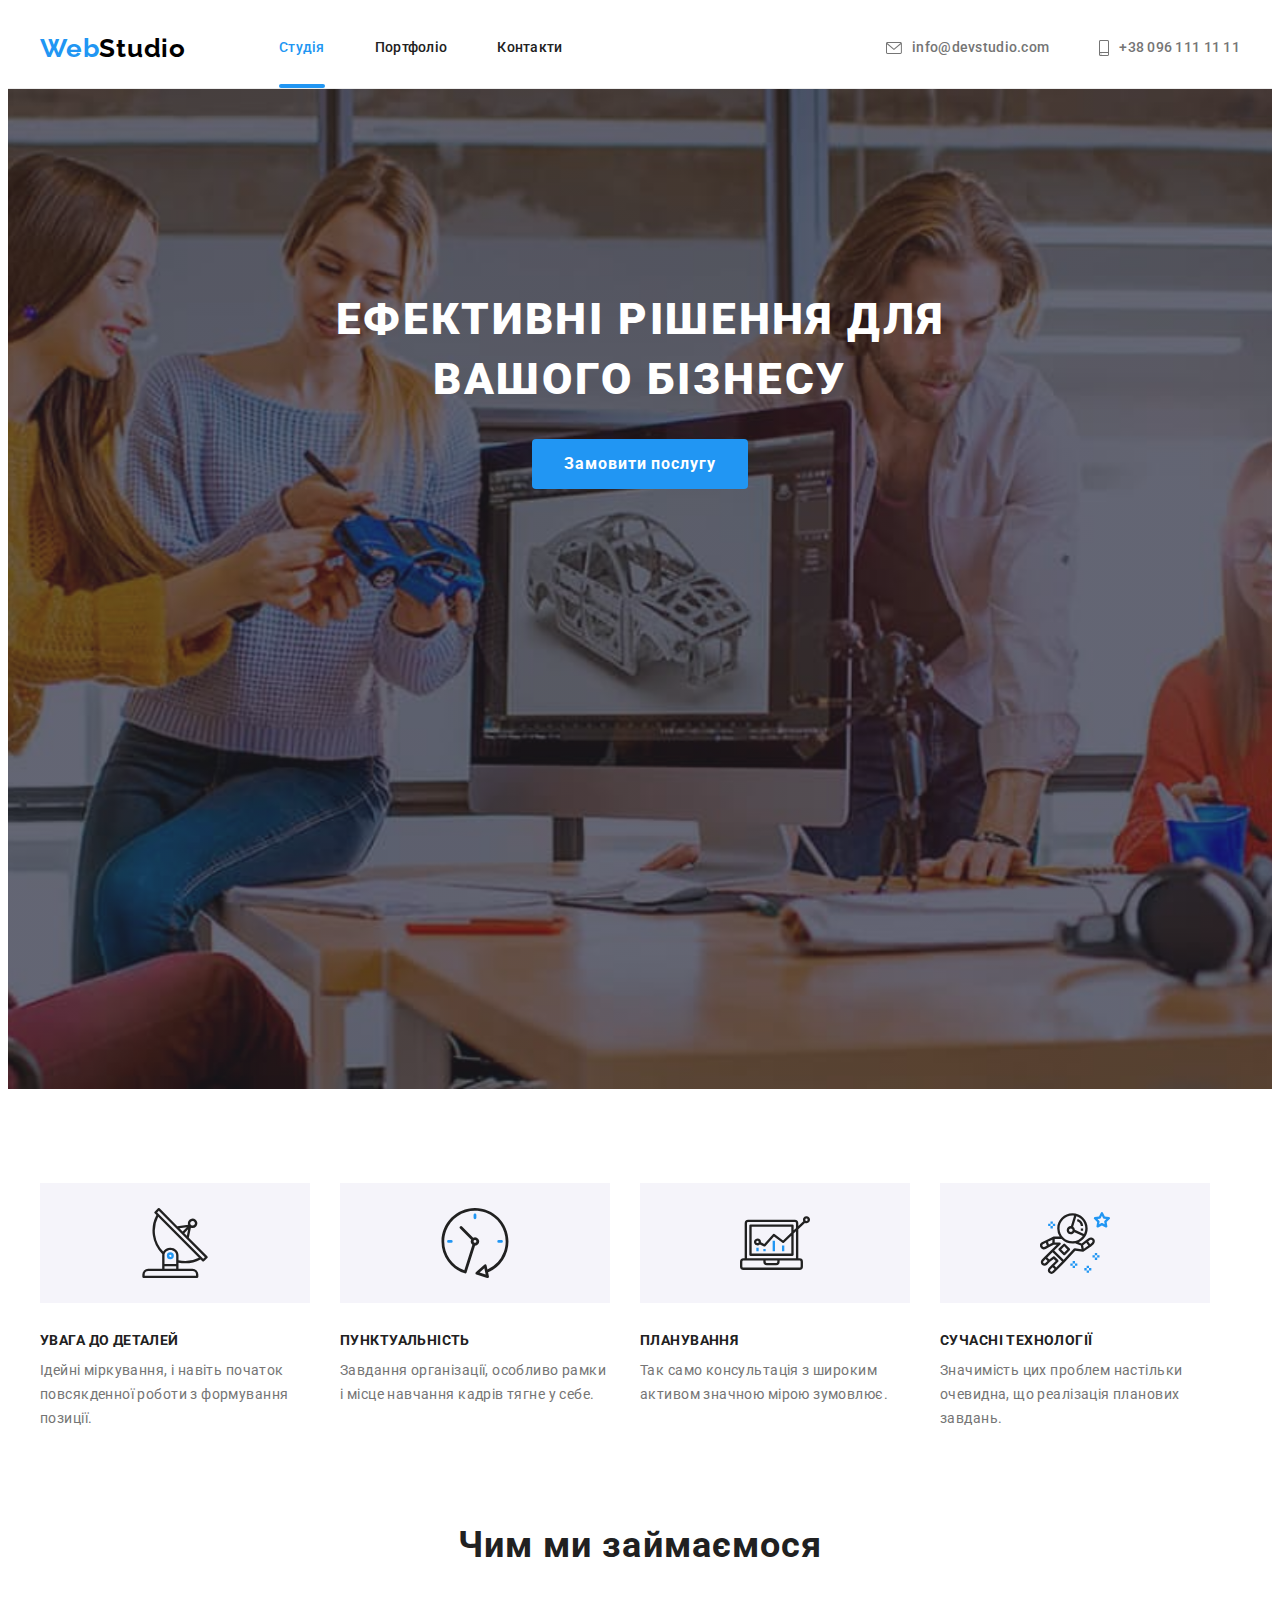
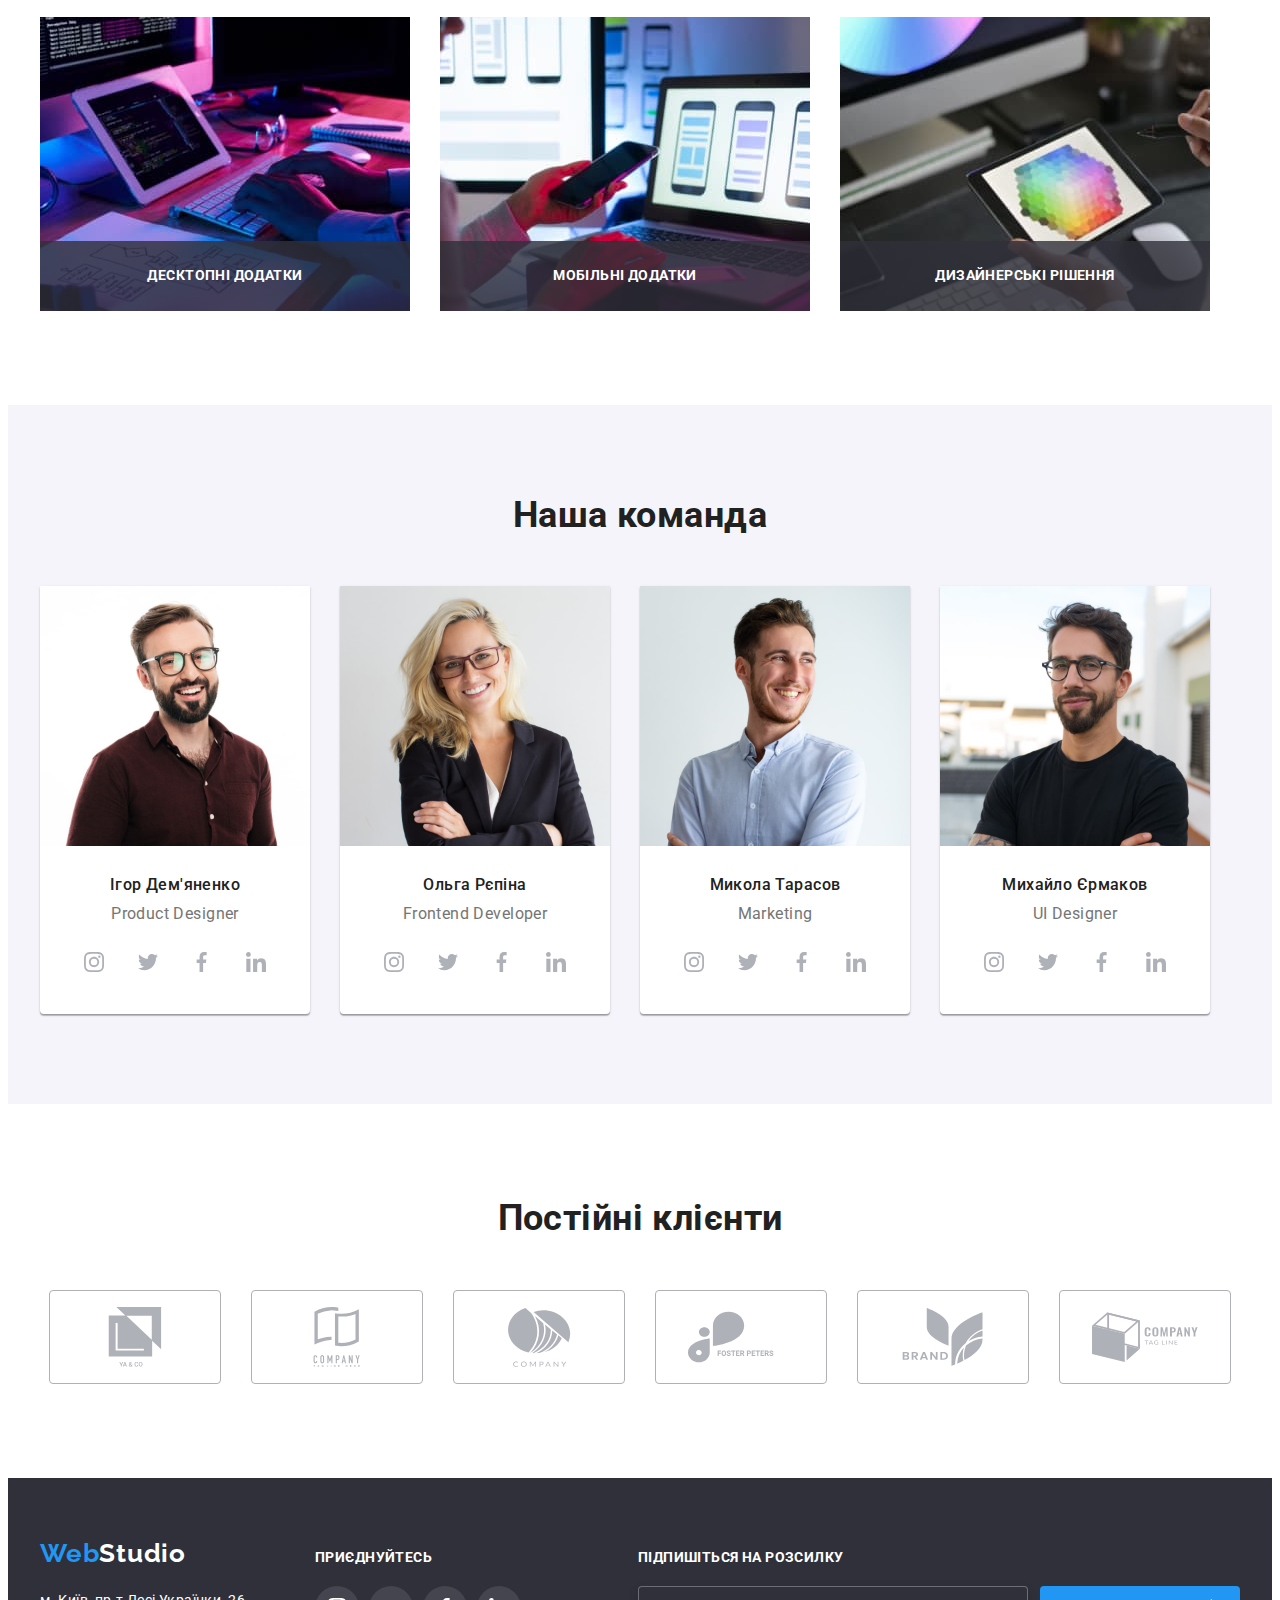
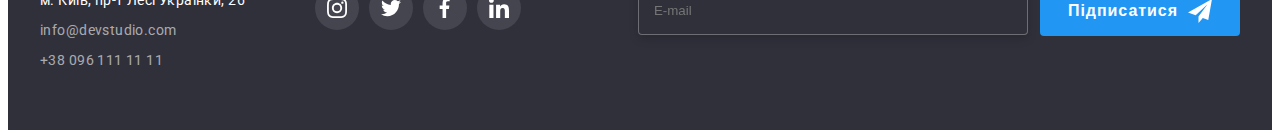
==== commit a1ffd507: "фиксит отступы" ====
--- a/index.html
+++ b/index.html
@@ -410,7 +410,13 @@
           <h2 class="footer-join-tittle">Підпишіться на розсилку</h2>
           <form class="mail-subscribe-form" autocomplete="off">
             <label class="footer-mail-field">
-              <input type="email" name="email" class="footer-mail-input" placeholder="E-mail" />
+              <input
+                type="email"
+                name="email"
+                class="footer-mail-input"
+                placeholder="E-mail"
+                required
+              />
             </label>
             <button type="submit" class="btn-mail-subscribe">
               Підписатися
@@ -431,7 +437,7 @@
           </svg>
         </button>
         <form class="form" autocomplete="off">
-          <h2 class="form-tittle">Залиште свої дані, ми вам передзвонимо</h2>
+          <p class="form-tittle">Залиште свої дані, ми вам передзвонимо</p>
 
           <label class="form-field"
             >Ім'я<input class="form-input" type="text" name="name" required />
--- a/css/styles.css
+++ b/css/styles.css
@@ -599,6 +599,60 @@
   background: var(--accent-color);
 }
 
+.join-email-thumb {
+  margin-left: auto;
+}
+.mail-subscribe-form {
+  display: flex;
+}
+
+.footer-mail-input {
+  width: 358px;
+  padding: 16px 15px;
+  margin-top: 20px;
+
+  outline: none;
+  background-color: var(--bgd-color);
+  border: 1px solid rgba(255, 255, 255, 0.3);
+  filter: drop-shadow(0px 4px 4px rgba(0, 0, 0, 0.15));
+  border-radius: 4px;
+
+  color: var(--white-color);
+}
+
+.btn-mail-subscribe {
+  margin-top: 20px;
+  margin-left: 12px;
+  padding: 13px 28px;
+  background-color: var(--accent-color);
+  color: var(--white-color);
+  font-weight: 700;
+  font-size: 16px;
+  line-height: 1.87;
+  letter-spacing: 0.06em;
+
+  display: flex;
+  max-height: 50px;
+  border: none;
+  border-radius: 4px;
+  align-items: center;
+  cursor: pointer;
+  transition: background-color var(--transition-timing) var(--cubic);
+}
+
+.btn-mail-subscribe:hover,
+.btn-mail-subscribe :focus {
+  background-color: var(--active-button-background);
+}
+
+.send-img {
+  display: block;
+  width: 24px;
+  height: 24px;
+  margin-left: 10px;
+  fill: var(--white-color);
+}
+
 /* ------------------------------------------------------------------------- */
 /* ---------------------------------PORTFOLIO------------------------------- */
 /* ------------------------------------------------------------------------- */
@@ -741,7 +795,7 @@
   position: absolute;
   top: 50%;
   left: 50%;
-  padding: 17px 17px;
+  padding: 40px 40px;
   transform: translate(-50%, -50%) scale(1);
   transition: transform var(--transition-timing) var(--cubic);
 }
@@ -766,3 +820,145 @@
   align-items: center;
   justify-content: center;
 }
+.modal-btn:hover {
+  fill: var(--accent-color);
+}
+
+.form {
+  display: flex;
+  flex-direction: column;
+}
+
+.form-tittle {
+  text-align: center;
+  margin-bottom: 12px;
+
+  font-weight: 700;
+  font-size: 20px;
+  line-height: 1.15;
+  color: var(--title-text-color);
+}
+.form-field {
+  position: relative;
+  display: flex;
+  margin-bottom: 10px;
+  flex-direction: column;
+
+  font-weight: 400;
+  font-size: 12px;
+  line-height: 1.16;
+  letter-spacing: 0.01em;
+}
+
+.form-input {
+  width: 100%;
+  margin-top: 4px;
+  padding-left: 42px;
+  padding-top: 11px;
+  padding-bottom: 11px;
+
+  border: 1px solid rgba(33, 33, 33, 0.2);
+  border-radius: 4px;
+  outline: none;
+  transition: border-color var(--transition-timing) var(--cubic);
+}
+
+.feedback-area {
+  margin-top: 4px;
+  padding: 12px 16px;
+  outline: none;
+
+  border: 1px solid rgba(33, 33, 33, 0.2);
+  border-radius: 4px;
+  transition: border-color var(--transition-timing) var(--cubic);
+}
+
+.join-icon {
+  position: absolute;
+  top: 50%;
+  left: 12px;
+  fill: var(--title-text-color);
+  transition: fill var(--transition-timing) var(--cubic);
+}
+
+.form-field:focus-within > .form-input,
+.form-field:hover > .form-input {
+  border-color: var(--accent-color);
+}
+.form-input:focus-within + .join-icon,
+.form-input:hover + .join-icon {
+  fill: var(--accent-color);
+}
+
+.feedback-area:focus-within,
+.feedback-area:hover {
+  border-color: var(--accent-color);
+}
+
+.form-check {
+  display: flex;
+  align-items: center;
+
+  transition: transform var(--transition-timing) var(--cubic);
+}
+
+.checkbox {
+  position: absolute;
+  width: 1px;
+  height: 1px;
+  margin: -1px;
+  border: 0;
+  padding: 0;
+  white-space: nowrap;
+  clip-path: inset(100%);
+  clip: rect(0 0 0 0);
+  overflow: hidden;
+}
+
+.checkbox-icon {
+  display: inline-block;
+  width: 15px;
+  height: 15px;
+  margin-right: 8.35px;
+
+  border: 2px solid var(--title-text-color);
+  border-radius: 2px;
+}
+
+.checkbox:checked + .checkbox-icon {
+  border-color: transparent;
+  background-color: var(--accent-color);
+  background-image: url(../images/full_checked.svg);
+  background-size: contain;
+  background-origin: border-box;
+}
+
+.policy {
+  line-height: 1.71;
+  text-decoration-line: underline;
+  color: var(--accent-color);
+}
+
+.form-submit-btn {
+  display: block;
+  margin-left: auto;
+  margin-right: auto;
+  padding: 10px 52px;
+
+  background-color: var(--accent-color);
+  color: var(--white-color);
+  font-weight: 700;
+  font-size: 16px;
+  line-height: 1.87;
+  letter-spacing: 0.06em;
+  border: none;
+  border-radius: 4px;
+  margin-top: 30px;
+  box-shadow: 0px 4px 4px rgba(0, 0, 0, 0.15);
+  transition: background-color var(--transition-timing) var(--cubic);
+}
+
+.form-submit-btn:hover,
+.form-submit-btn:focus {
+  background-color: var(--active-button-background);
+}
